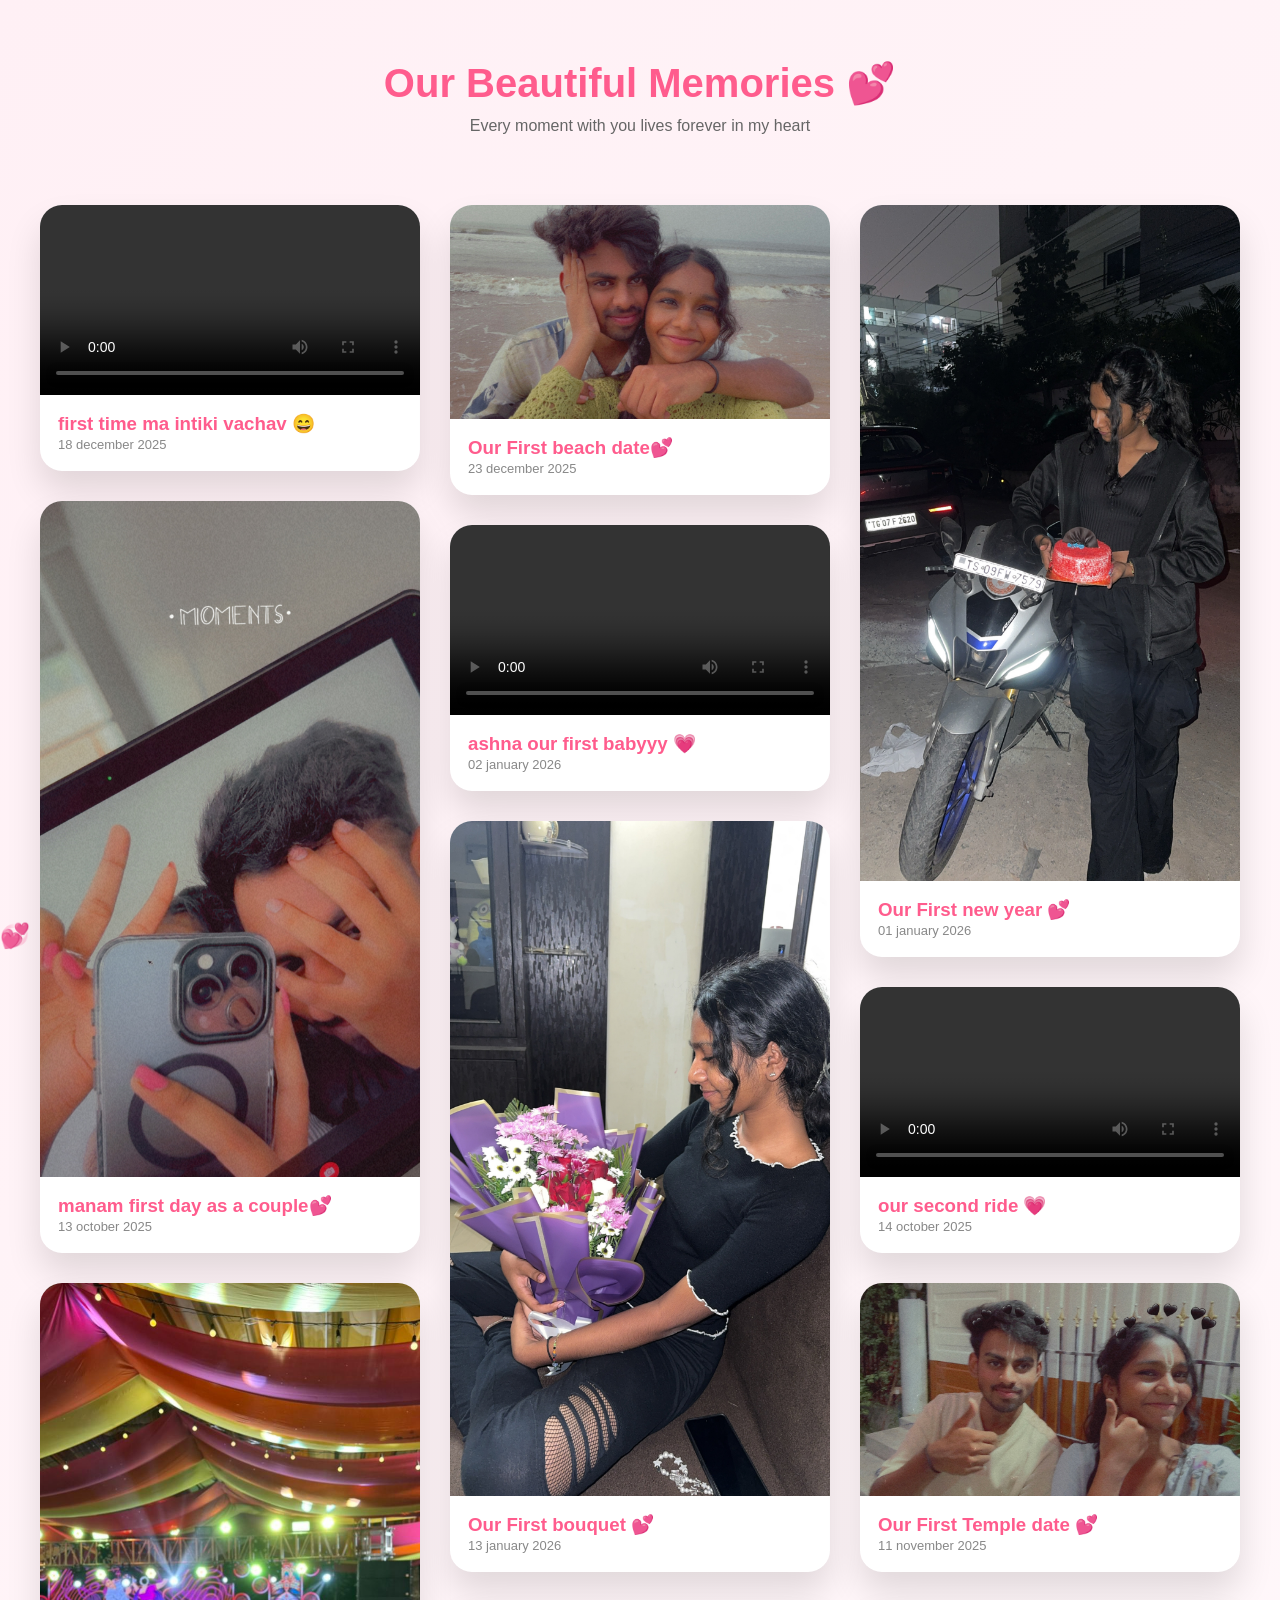
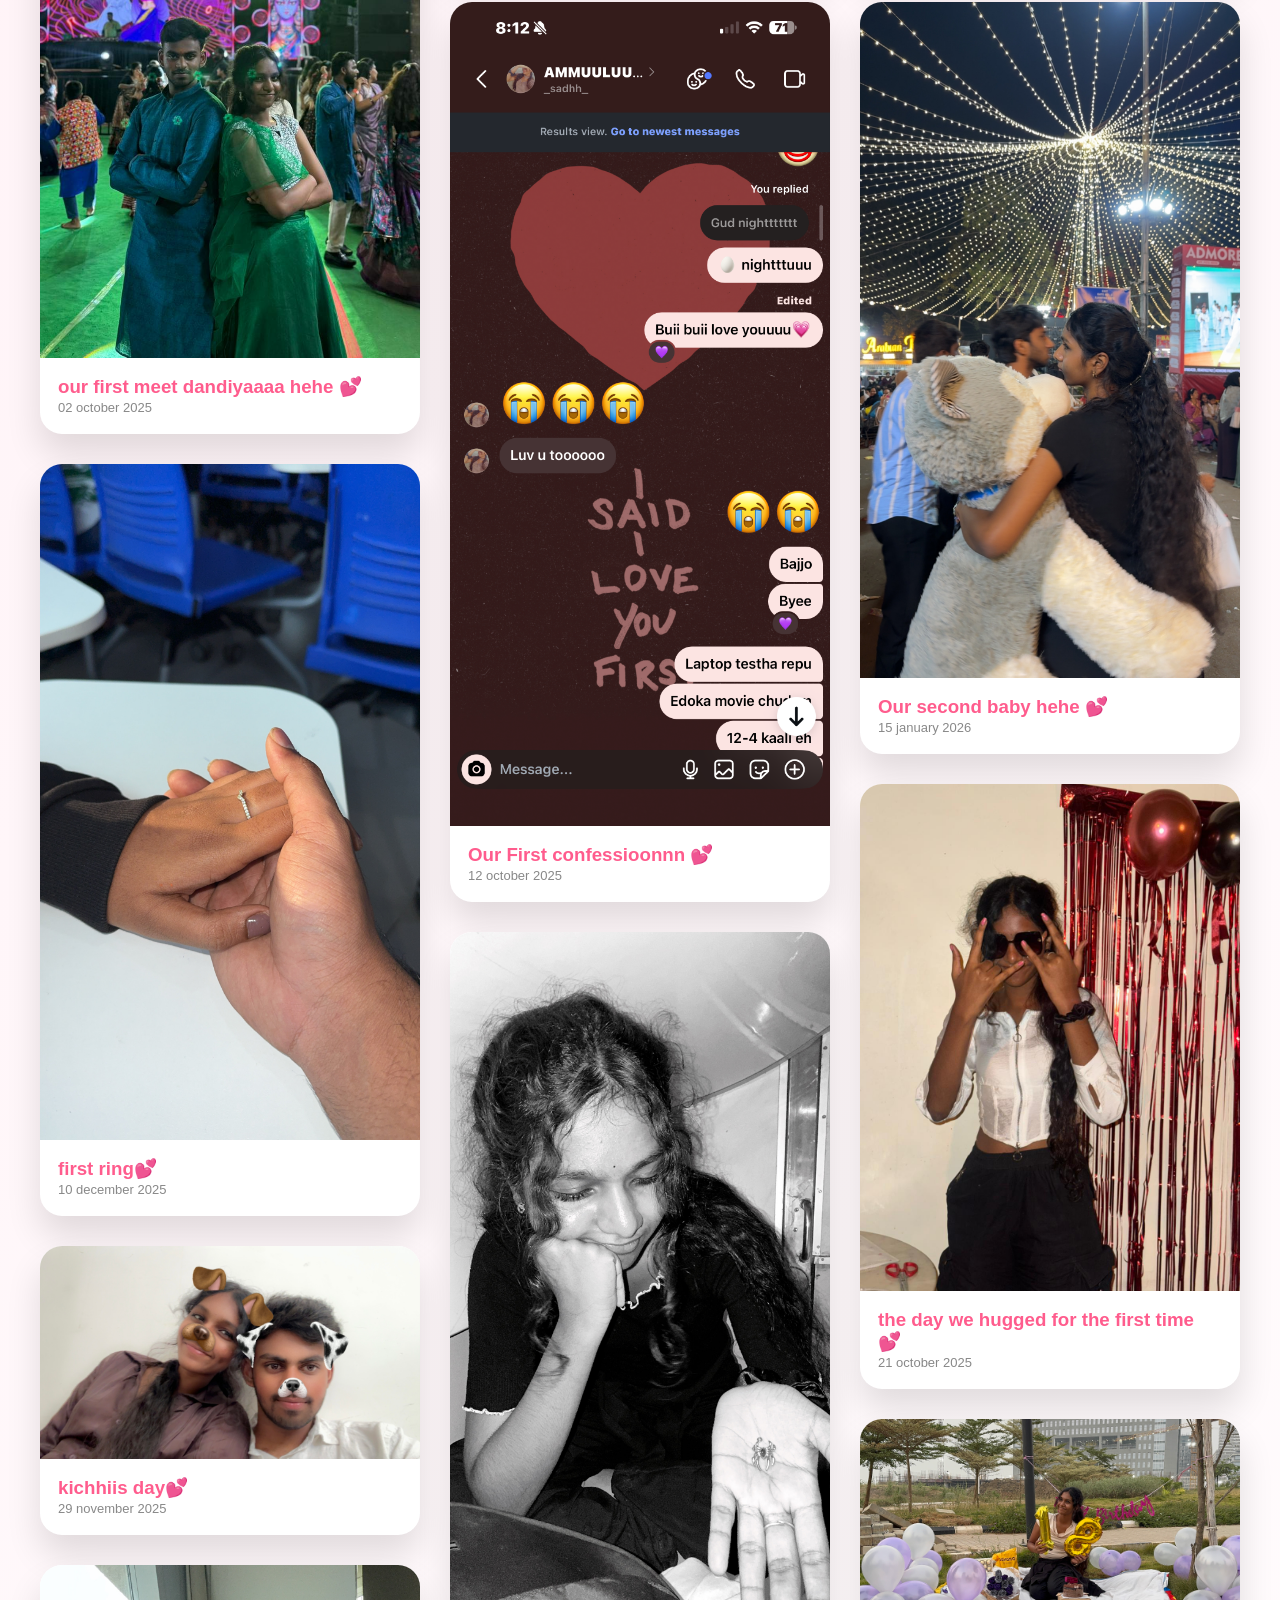
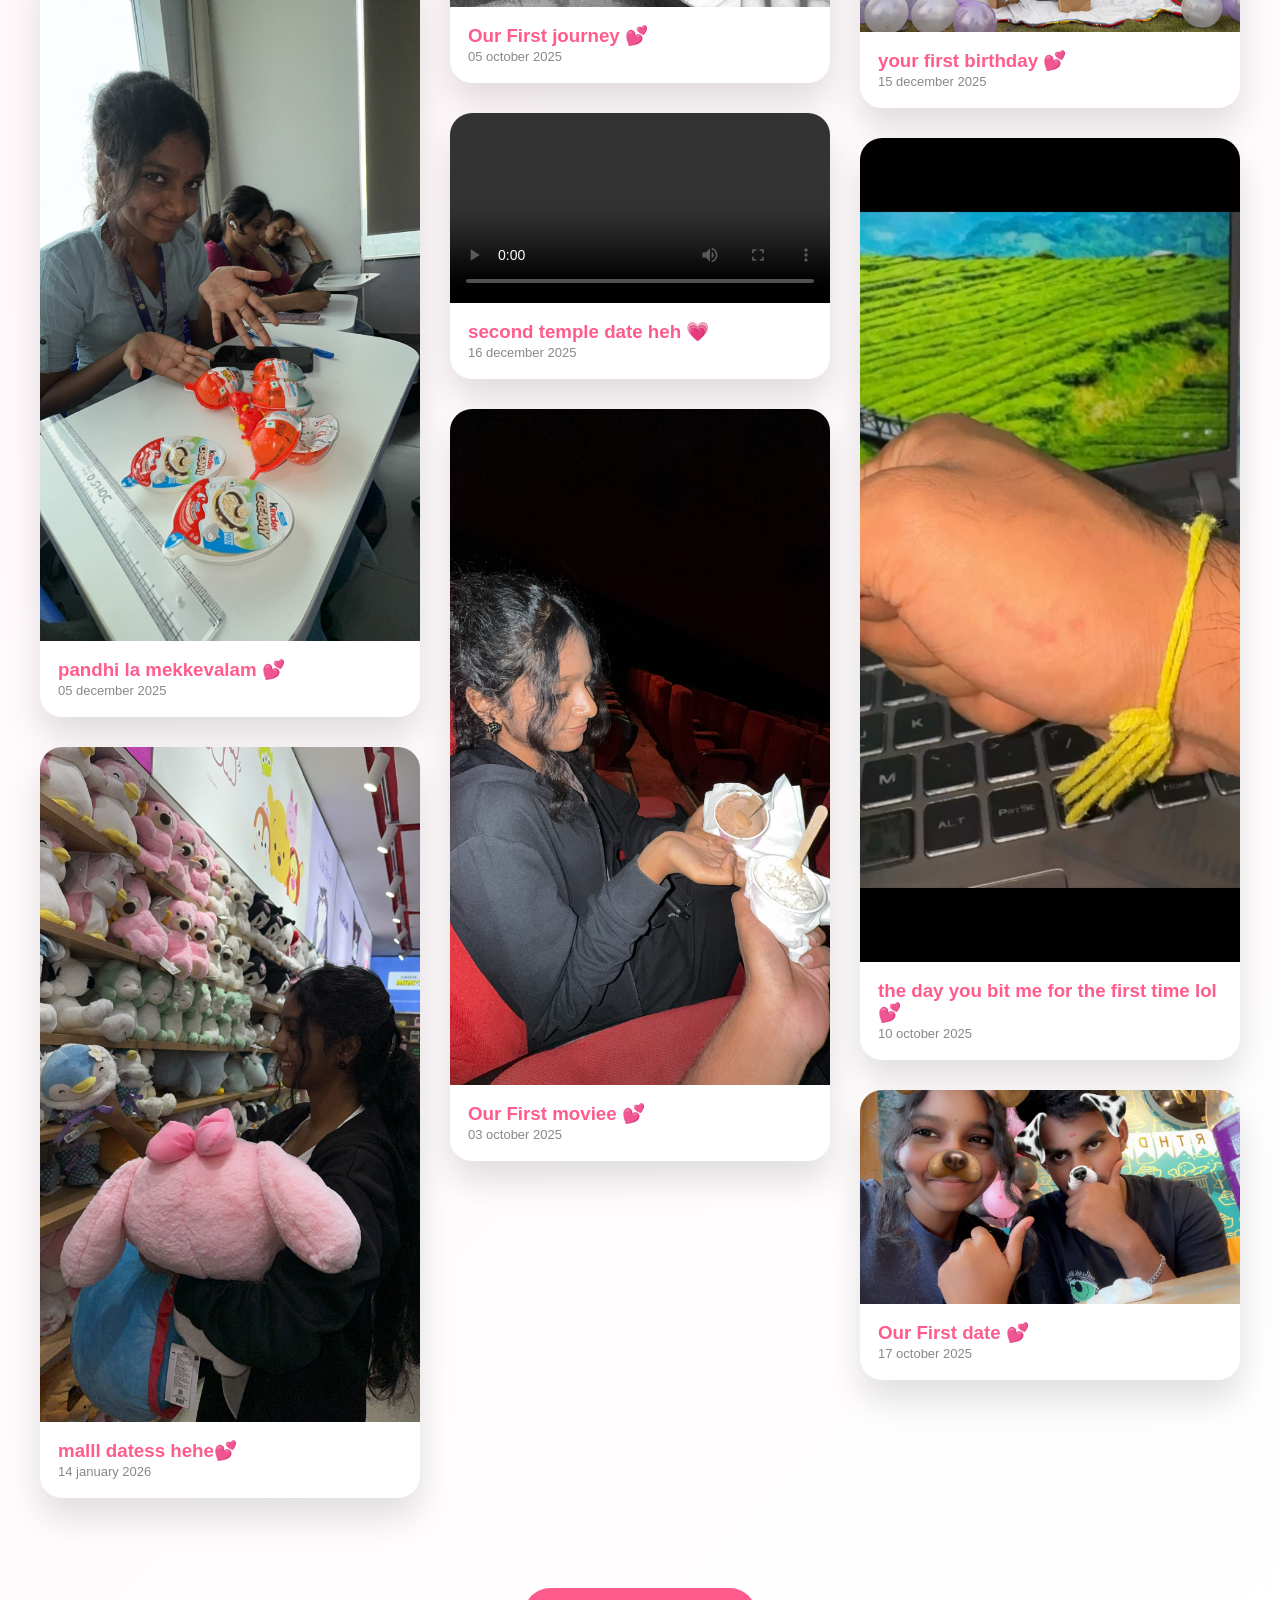
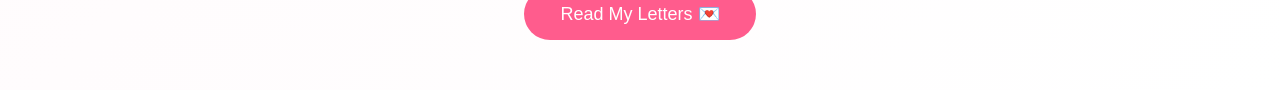
==== docs/memories.html @ 799b6997 "final ammulu love site 💖" ====
<!DOCTYPE html>
<html lang="en">
<head>
    <meta name="viewport" content="width=device-width, initial-scale=1.0">
  <meta charset="UTF-8">
  <title>Our Memories 💖</title>
  <link rel="stylesheet" href="memories.css">
</head>
<body>

<!-- Floating hearts -->
<div class="heart-container">
  <span>💗</span><span>💖</span><span>💕</span><span>💞</span><span>💓</span>
  <span>💗</span><span>💖</span><span>💕</span><span>💞</span>
</div>

<header class="mem-header">
  <h1>Our Beautiful Memories 💕</h1>
  <p>Every moment with you lives forever in my heart</p>
</header>

<section class="collage">

  
  <!-- MEMORY CARD (VIDEO) -->
  <div class="memory">
    <video controls>
      <source src="assets/videos/first_visit_to_my_home.MP4" type="video/mp4">
    </video>
    <div class="info">
      <h3>first time ma intiki vachav 😄</h3>
      <span>18 december 2025</span>
    </div>
  </div>

  <!-- ADD MORE MEMORY BLOCKS BELOW -->
<!-- ADD MORE MEMORY BLOCKS BELOW -->

  <div class="memory">
    <img src="assets/images/first_day_as_a_couple.jpg">
    <div class="info">
      <h3>manam first day as a couple💕</h3>
      <span>13 october 2025</span>
    </div>
  </div>

<!-- ADD MORE MEMORY BLOCKS BELOW -->

  <div class="memory">
    <img src="assets/images/first_meet.jpg">
    <div class="info">
      <h3>our first meet dandiyaaaa hehe 💕</h3>
      <span>02 october 2025</span>
    </div>
  </div>

<!-- ADD MORE MEMORY BLOCKS BELOW -->

  <div class="memory">
    <img src="assets/images/first_ring.jpg">
    <div class="info">
      <h3> first ring💕</h3>
      <span>10 december 2025</span>
    </div>
  </div>

<!-- ADD MORE MEMORY BLOCKS BELOW -->

  <div class="memory">
    <img src="assets/images/kichhhi_day.jpg">
    <div class="info">
      <h3> kichhiis day💕</h3>
      <span>29 november 2025</span>
    </div>
  </div>

<!-- ADD MORE MEMORY BLOCKS BELOW -->

  <div class="memory">
    <img src="assets/images/kinderrr_joysss.jpg">
    <div class="info">
      <h3>pandhi la mekkevalam 💕</h3>
      <span>05 december 2025</span>
    </div>
  </div>

<!-- ADD MORE MEMORY BLOCKS BELOW -->

  <div class="memory">
    <img src="assets/images/mall_date.jpg">
    <div class="info">
      <h3> malll datess hehe💕</h3>
      <span>14 january 2026</span>
    </div>
  </div>

<!-- ADD MORE MEMORY BLOCKS BELOW -->

  <div class="memory">
    <img src="assets/images/our_first_beach_date.jpg">
    <div class="info">
      <h3>Our First beach date💕</h3>
      <span>23 december 2025</span>
    </div>
  </div>

<div class="memory">
  <video controls>
    <source src="assets/videos/our_first_baby.MP4" type="video/mp4">
  </video>
  <div class="info">
    <h3>ashna our first babyyy 💗</h3>
    <span>02 january 2026</span>
  </div>
</div>

<!-- ADD MORE MEMORY BLOCKS BELOW -->

  <div class="memory">
    <img src="assets/images/our_first_boquet.jpg">
    <div class="info">
      <h3>Our First bouquet 💕</h3>
      <span>13 january 2026</span>
    </div>
  </div>

  <!-- ADD MORE MEMORY BLOCKS BELOW -->

  <div class="memory">
    <img src="assets/images/our_first_confessions.jpg">
    <div class="info">
      <h3>Our First confessioonnn 💕</h3>
      <span>12 october 2025</span>
    </div>
  </div>

<!-- ADD MORE MEMORY BLOCKS BELOW -->

  <div class="memory">
    <img src="assets/images/our_first_journey.JPG">
    <div class="info">
      <h3>Our First journey 💕</h3>
      <span>05 october 2025</span>
    </div>
  </div>



<div class="memory">
  <video controls>
    <source src="assets/videos/second_temple_date.MP4" type="video/mp4">
  </video>
  <div class="info">
    <h3>second temple date heh 💗</h3>
    <span>16 december 2025</span>
  </div>
</div>

<!-- ADD MORE MEMORY BLOCKS BELOW -->

  <div class="memory">
    <img src="assets/images/our_first_movie.JPG">
    <div class="info">
      <h3>Our First moviee 💕</h3>
      <span>03 october 2025</span>
    </div>
  </div>

  <!-- ADD MORE MEMORY BLOCKS BELOW -->

  <div class="memory">
    <img src="assets/images/our_first_newyear.jpg">
    <div class="info">
      <h3>Our First new year 💕</h3>
      <span>01 january 2026</span>
    </div>
  </div>

  <div class="memory">
  <video controls>
    <source src="assets/videos/our_second_ride.MP4" type="video/mp4">
  </video>
  <div class="info">
    <h3>our second ride 💗</h3>
    <span>14 october 2025</span>
  </div>
</div>

<!-- ADD MORE MEMORY BLOCKS BELOW -->

  <div class="memory">
    <img src="assets/images/our_first_temple_date.JPG">
    <div class="info">
      <h3>Our First Temple date 💕</h3>
      <span>11 november 2025</span>
    </div>
  </div>

  <!-- ADD MORE MEMORY BLOCKS BELOW -->

  <div class="memory">
    <img src="assets/images/our_second_baby.jpg">
    <div class="info">
      <h3>Our second baby hehe 💕</h3>
      <span>15 january 2026</span>
    </div>
  </div>

  <!-- ADD MORE MEMORY BLOCKS BELOW -->

  <div class="memory">
    <img src="assets/images/the_day_we_hugged_for_the_first_time.jpg">
    <div class="info">
      <h3>the day we hugged for the first time 💕</h3>
      <span>21 october 2025</span>
    </div>
  </div>


  <!-- ADD MORE MEMORY BLOCKS BELOW -->

  <div class="memory">
    <img src="assets/images/your_first_birthday.JPG">
    <div class="info">
      <h3>your first birthday 💕</h3>
      <span>15 december 2025</span>
    </div>
  </div>

  <!-- ADD MORE MEMORY BLOCKS BELOW -->

  <div class="memory">
    <img src="assets/images/your_first_bite.jpg">
    <div class="info">
      <h3>the day you bit me for the first time lol 💕</h3>
      <span>10 october 2025</span>
    </div>
  </div>

  <!-- ADD MORE MEMORY BLOCKS BELOW -->

  <div class="memory">
    <img src="assets/images/first_date.jpg">
    <div class="info">
      <h3>Our First date 💕</h3>
      <span>17 october 2025</span>
    </div>
  </div>
</section>

<div class="next-btn">
  <button onclick="goToLettersWithMusic()">
  Read My Letters 💌
</button>

<script>
  function goToLettersWithMusic() {
    localStorage.setItem("playMusic", "yes");
    window.location.href = "letters.html";
  }
</script>
</div>

</body>
</html>
---- docs/memories.css ----
* {
  margin: 0;
  padding: 0;
  box-sizing: border-box;
  font-family: 'Segoe UI', sans-serif;
}

body {
  background: linear-gradient(135deg, #fff0f5, #ffffff);
  overflow-x: hidden;
}

/* header */
.mem-header {
  text-align: center;
  padding: 60px 20px 30px;
}

.mem-header h1 {
  font-size: 40px;
  color: #ff5c8d;
}

.mem-header p {
  color: #666;
  margin-top: 10px;
}

/* collage layout */
.collage {
  column-count: 3;
  column-gap: 30px;
  padding: 40px;
}

@media (max-width: 900px) {
  .collage {
    column-count: 1;
  }
}

/* memory card */
.memory {
  break-inside: avoid;
  margin-bottom: 30px;
  background: white;
  border-radius: 22px;
  overflow: hidden;
  box-shadow: 0 20px 35px rgba(0,0,0,0.12);
  animation: fadeUp 1s ease forwards;
}

.memory img,
.memory video {
  width: 100%;
  display: block;
}

.info {
  padding: 18px;
}

.info h3 {
  color: #ff5c8d;
}

.info span {
  font-size: 13px;
  color: #888;
}

/* hover effect */
.memory:hover {
  transform: translateY(-8px) scale(1.03);
  transition: 0.4s;
}

/* button */
.next-btn {
  text-align: center;
  margin: 50px 0;
}

button {
  background: #ff5c8d;
  color: white;
  border: none;
  padding: 15px 36px;
  font-size: 18px;
  border-radius: 40px;
  cursor: pointer;
}

button:hover {
  background: #ff2e6f;
}

/* floating hearts */
.heart-container {
  position: fixed;
  inset: 0;
  pointer-events: none;
}

.heart-container span {
  position: absolute;
  bottom: -50px;
  font-size: 24px;
  animation: floatUp linear infinite;
  opacity: 0.75;
}

.heart-container span:nth-child(1){left:5%; animation-duration:15s;}
.heart-container span:nth-child(2){left:15%; animation-duration:18s; font-size:28px;}
.heart-container span:nth-child(3){left:30%; animation-duration:16s;}
.heart-container span:nth-child(4){left:45%; animation-duration:20s; font-size:30px;}
.heart-container span:nth-child(5){left:60%; animation-duration:17s;}
.heart-container span:nth-child(6){left:75%; animation-duration:22s; font-size:32px;}
.heart-container span:nth-child(7){left:90%; animation-duration:19s;}

@keyframes floatUp {
  from { transform: translateY(0); opacity: 0; }
  to { transform: translateY(-120vh); opacity: 0.8; }
}

@keyframes fadeUp {
  from { opacity: 0; transform: translateY(30px); }
  to { opacity: 1; transform: translateY(0); }
}
@media (max-width: 600px) {

  body {
    padding: 16px;
  }

  h1 {
    font-size: 1.6rem;
  }

  p {
    font-size: 1rem;
    line-height: 1.5;
  }

  button {
    width: 100%;
    max-width: 280px;
    font-size: 1rem;
  }

  .forever-box,
  .letters-box,
  .memory-card {
    width: 95%;
    padding: 16px;
  }

  img, video {
    max-width: 100%;
    height: auto;
  }
}
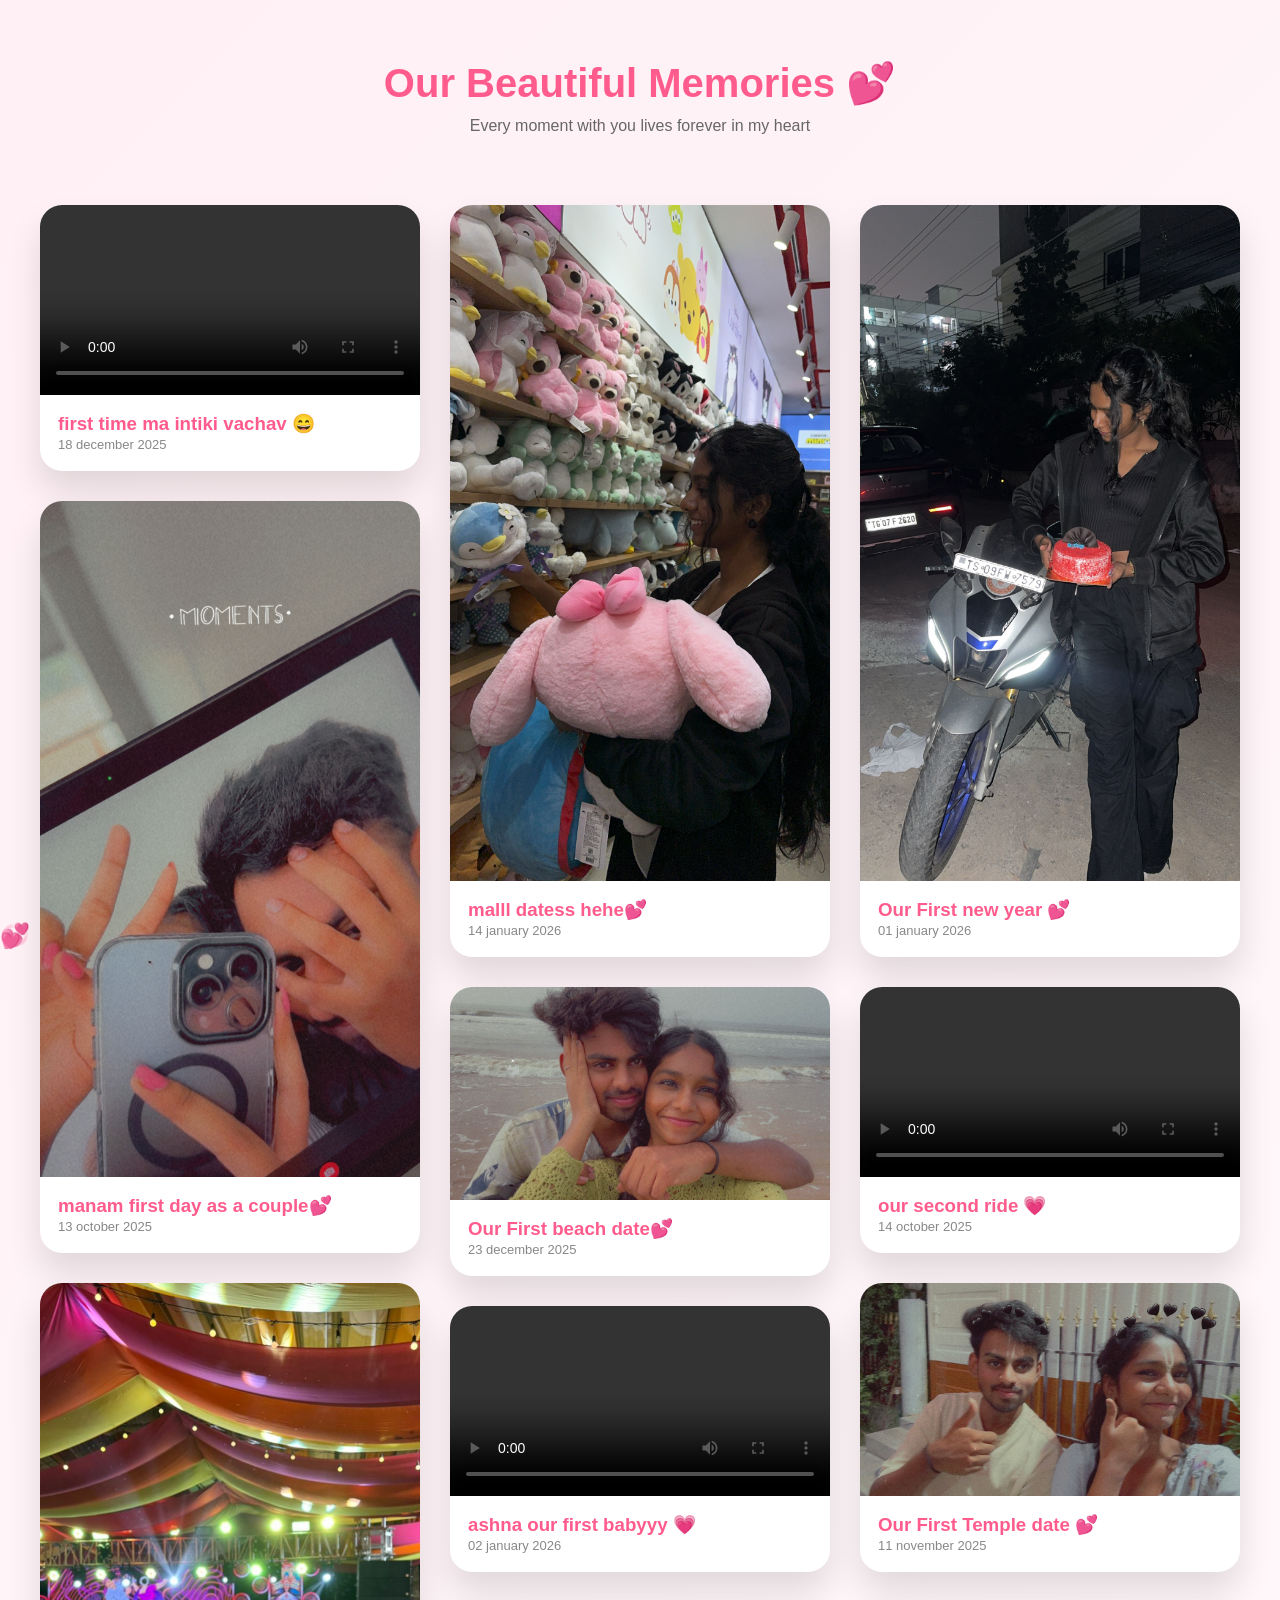
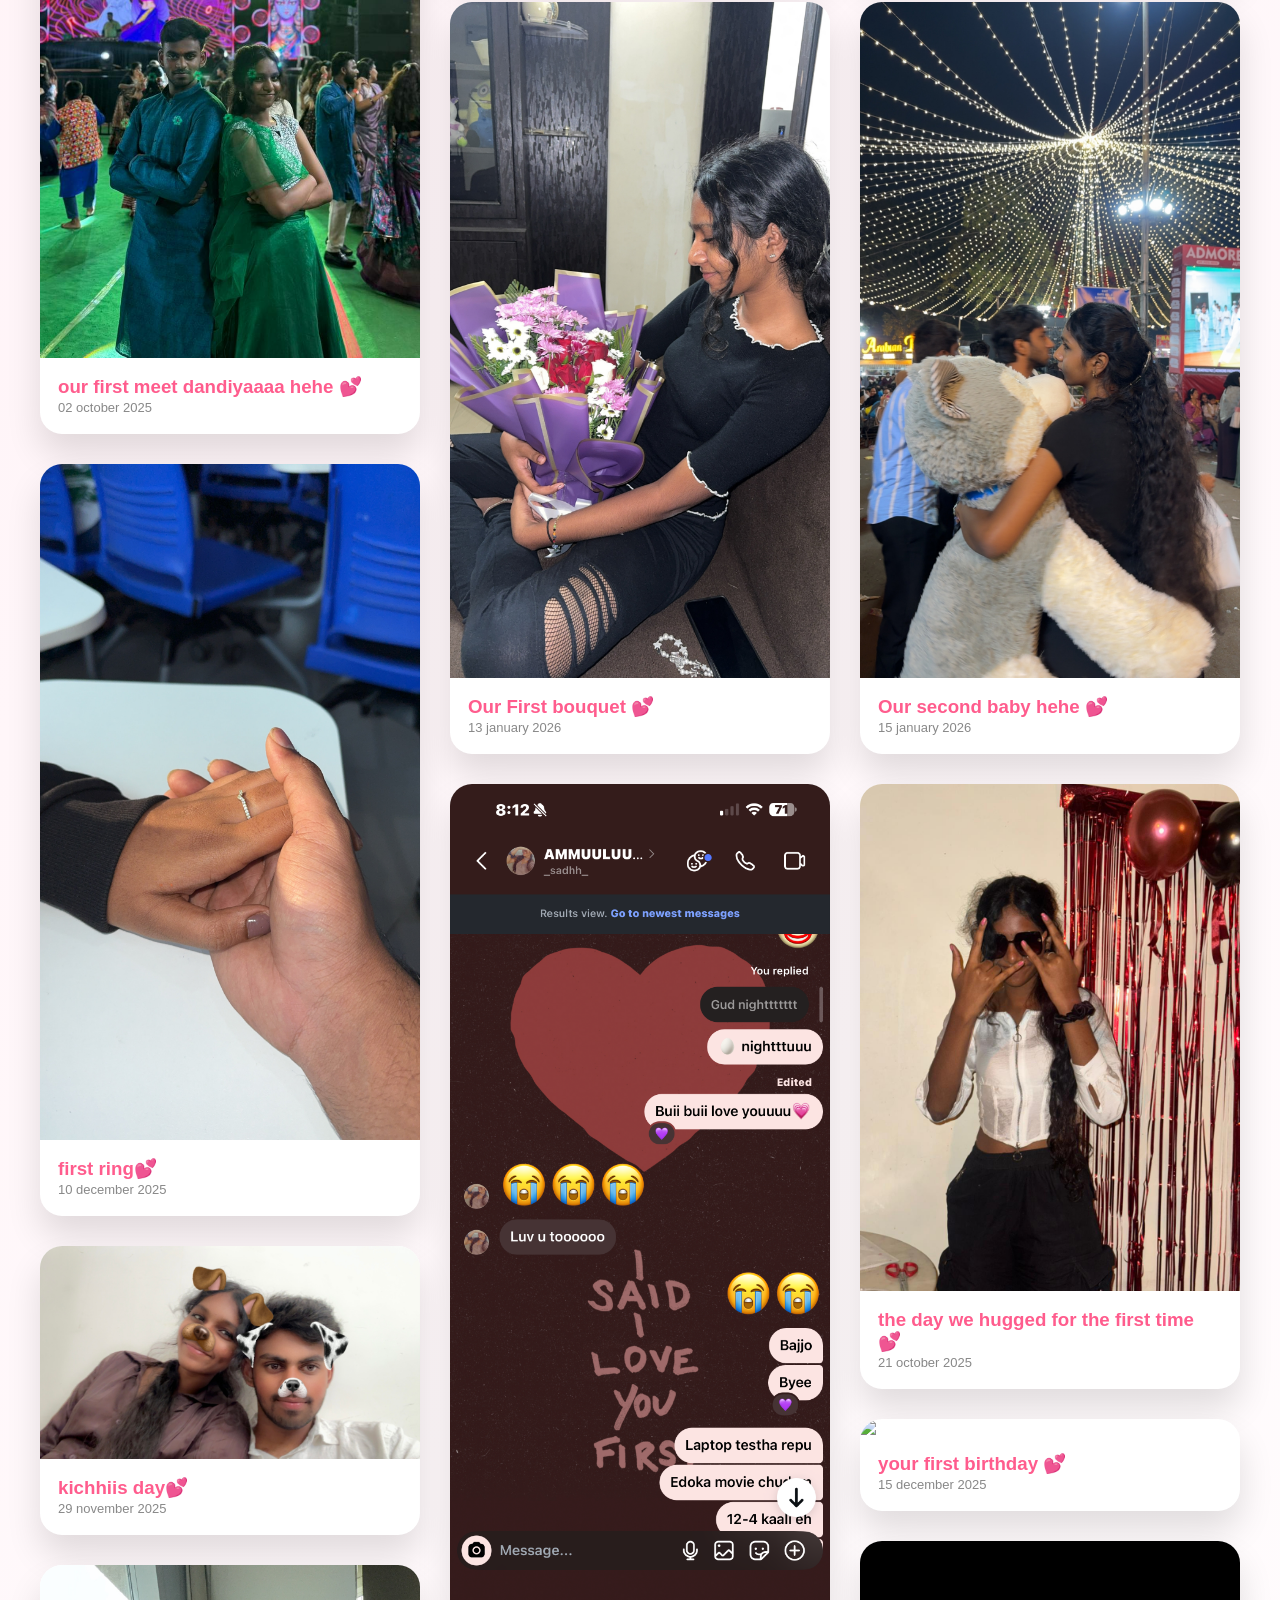
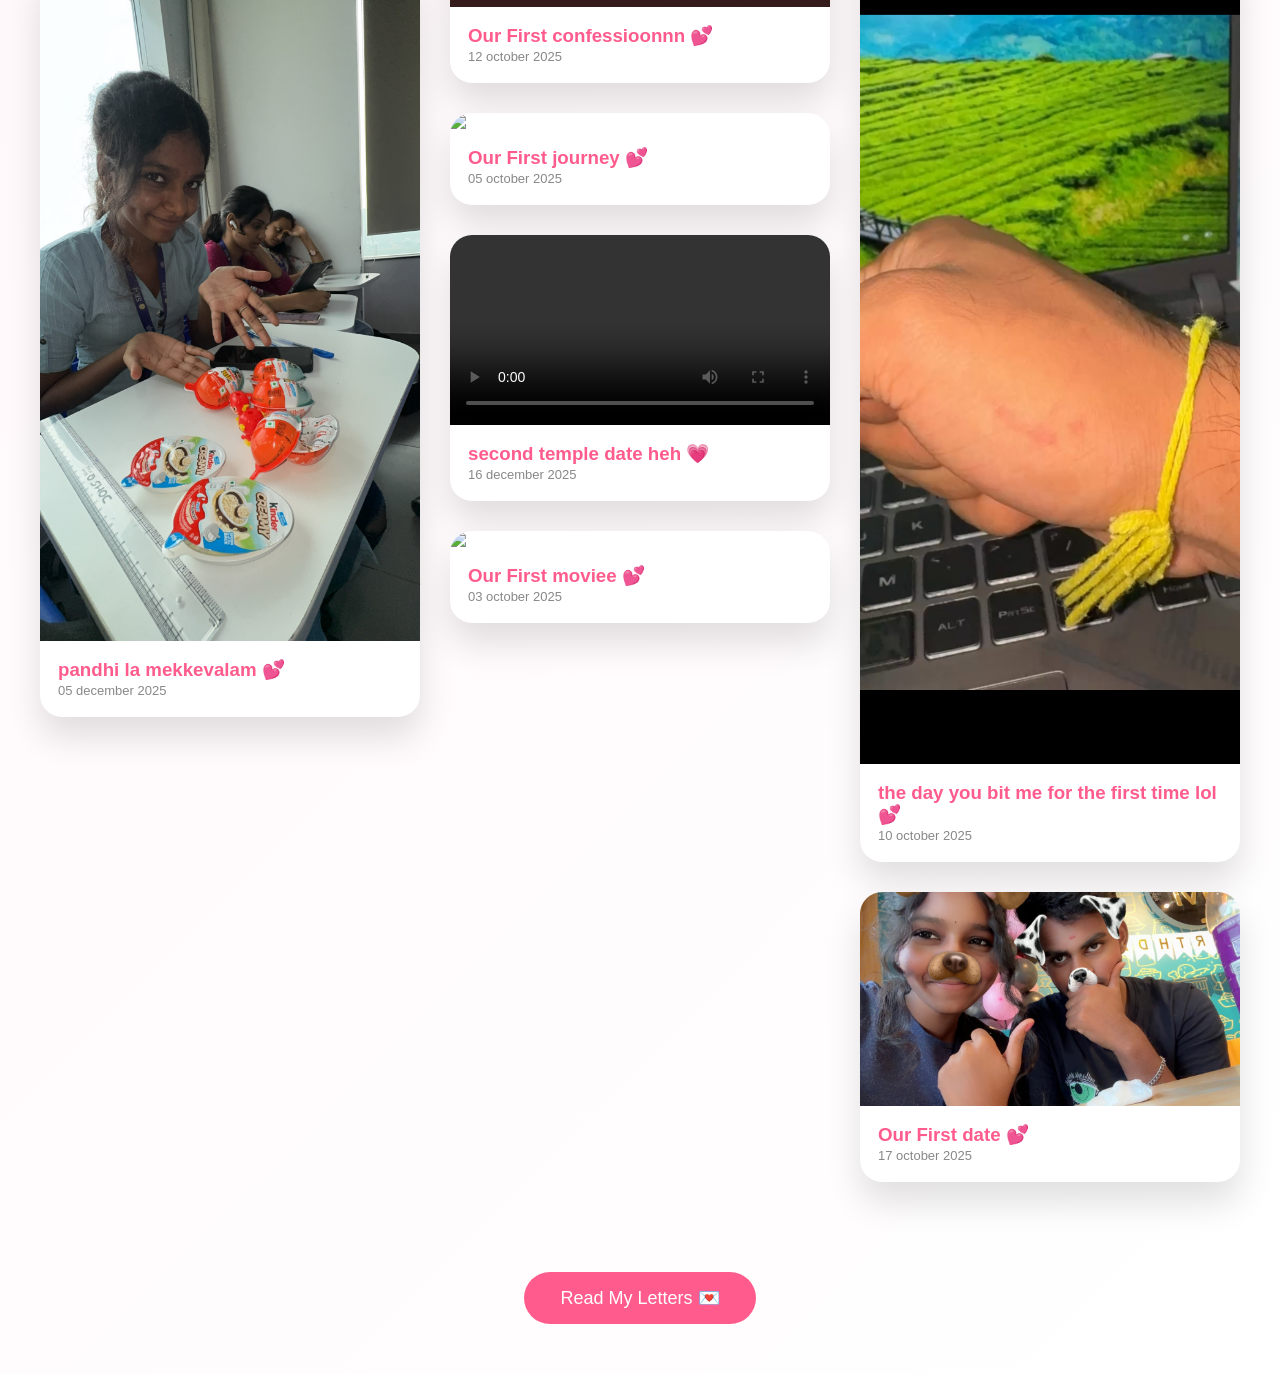
==== commit 09488d11: "fix image paths" ====
--- a/docs/memories.html
+++ b/docs/memories.html
@@ -137,7 +137,7 @@
 <!-- ADD MORE MEMORY BLOCKS BELOW -->
 
   <div class="memory">
-    <img src="assets/images/our_first_journey.JPG">
+    <img src="assets/images/our_first_journey.jp">
     <div class="info">
       <h3>Our First journey 💕</h3>
       <span>05 october 2025</span>
@@ -159,7 +159,7 @@
 <!-- ADD MORE MEMORY BLOCKS BELOW -->
 
   <div class="memory">
-    <img src="assets/images/our_first_movie.JPG">
+    <img src="assets/images/our_first_movie.jpg">
     <div class="info">
       <h3>Our First moviee 💕</h3>
       <span>03 october 2025</span>
@@ -220,7 +220,7 @@
   <!-- ADD MORE MEMORY BLOCKS BELOW -->
 
   <div class="memory">
-    <img src="assets/images/your_first_birthday.JPG">
+    <img src="assets/images/your_first_birthday.jpg">
     <div class="info">
       <h3>your first birthday 💕</h3>
       <span>15 december 2025</span>
